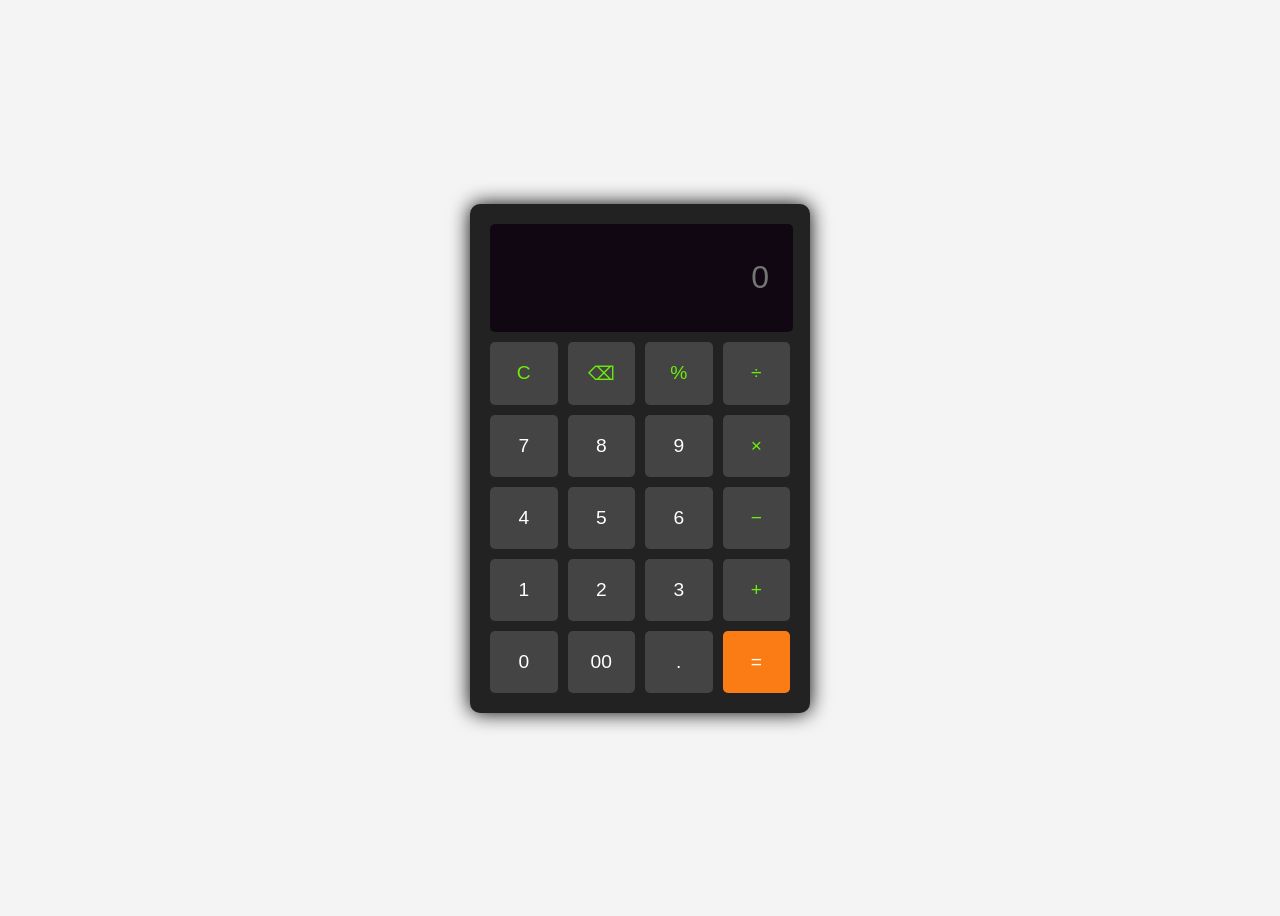
==== index.html @ 43c1433d "Rename cal.html to index.html" ====
<!DOCTYPE html>
<html lang="en">
<head>
  <meta charset="UTF-8" />
  <meta name="viewport" content="width=device-width, initial-scale=1.0"/>
  <title>Andy Calculator</title>
  <link rel="stylesheet" href="cal.css" />
</head>
<body>
  <div class="calculator">
    <input type="text" id="display"placeholder="0" disabled />
    <div class="buttons">
      <button class="operator" onclick="clearDisplay()">C</button>
      <button class="operator" onclick="deleteLast()">⌫</button>
      <button class="operator" onclick="appendValue('%')">%</button>
      <button class="operator" onclick="appendValue('/')">÷</button>

      <button onclick="appendValue('7')">7</button>
      <button onclick="appendValue('8')">8</button>
      <button onclick="appendValue('9')">9</button>
      <button class="operator" onclick="appendValue('*')">×</button>

      <button onclick="appendValue('4')">4</button>
      <button onclick="appendValue('5')">5</button>
      <button onclick="appendValue('6')">6</button>
      <button class="operator" onclick="appendValue('-')">−</button>

      <button  onclick="appendValue('1')">1</button>
      <button onclick="appendValue('2')">2</button>
      <button onclick="appendValue('3')">3</button>
      <button class="operator" onclick="appendValue('+')">+</button>

      <button onclick="appendValue('0')">0</button>
      <button onclick="appendValue('00')">00</button>
      <button onclick="appendValue('.')">.</button>
      <button class="equalbtn" onclick="calculate()">=</button>
    </div>
  </div>
  <script src="cal.js"></script>
</body>
</html>
---- cal.css ----
body {
  background: #f4f4f4;
  font-family: 'Segoe UI', sans-serif;
  display: flex;
  justify-content: center;
  align-items: center;
  height: 100vh;
}

.calculator {
  background: #222;
  padding: 20px;
  border-radius: 10px;
  box-shadow: 0 0 20px #000;
  width: 300px;
}

#display {
  width: 85%;
  height: 60px;
  font-size: 2em;
  text-align: right;
  padding: 24px;
  border: none;
  border-radius: 5px;
  margin-bottom: 10px;
  background: #110713;
  color: #fb7c14;
}

.buttons {
  display: grid;
  grid-template-columns: repeat(4, 1fr);
  gap: 10px;
}
.operator{
    color:#6dee0a;
}
.equalbtn{
    background-color: #fb7c14;
}

button {
  padding: 20px;
  font-size: 1.2em;
  border: none;
  border-radius: 5px;
  background: #444;
  color: #fff;
  cursor: pointer;
  transition: background 0.2s;
}

button:hover {
  background: #c90a73;
}
button:active{
    background-color: rgb(81, 10, 248);
}

button.zero {
  grid-column: span 2;
}
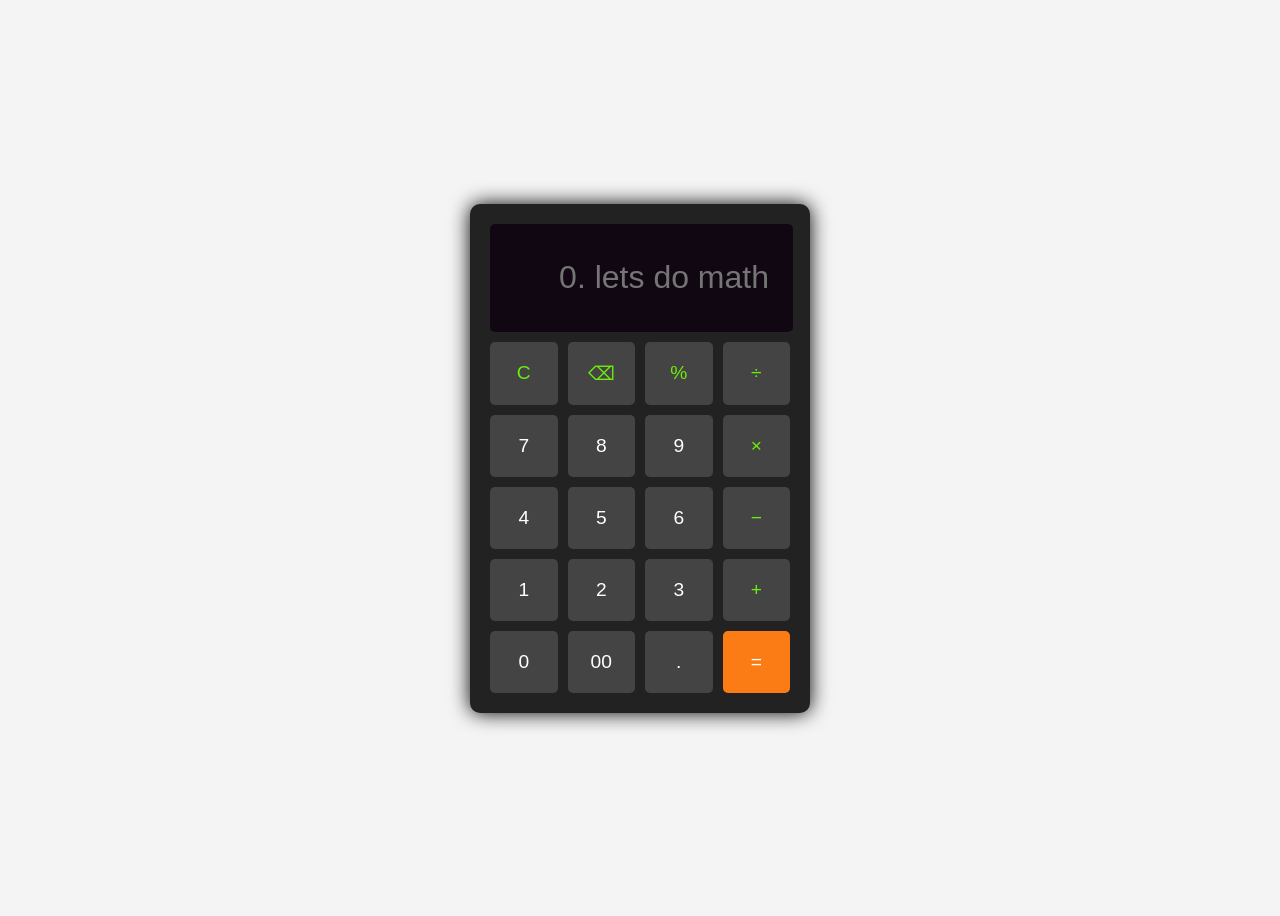
==== commit 2a376273: "Update index.html" ====
--- a/index.html
+++ b/index.html
@@ -8,7 +8,7 @@
 </head>
 <body>
   <div class="calculator">
-    <input type="text" id="display"placeholder="0" disabled />
+    <input type="text" id="display"placeholder="0. lets do math" disabled />
     <div class="buttons">
       <button class="operator" onclick="clearDisplay()">C</button>
       <button class="operator" onclick="deleteLast()">⌫</button>
